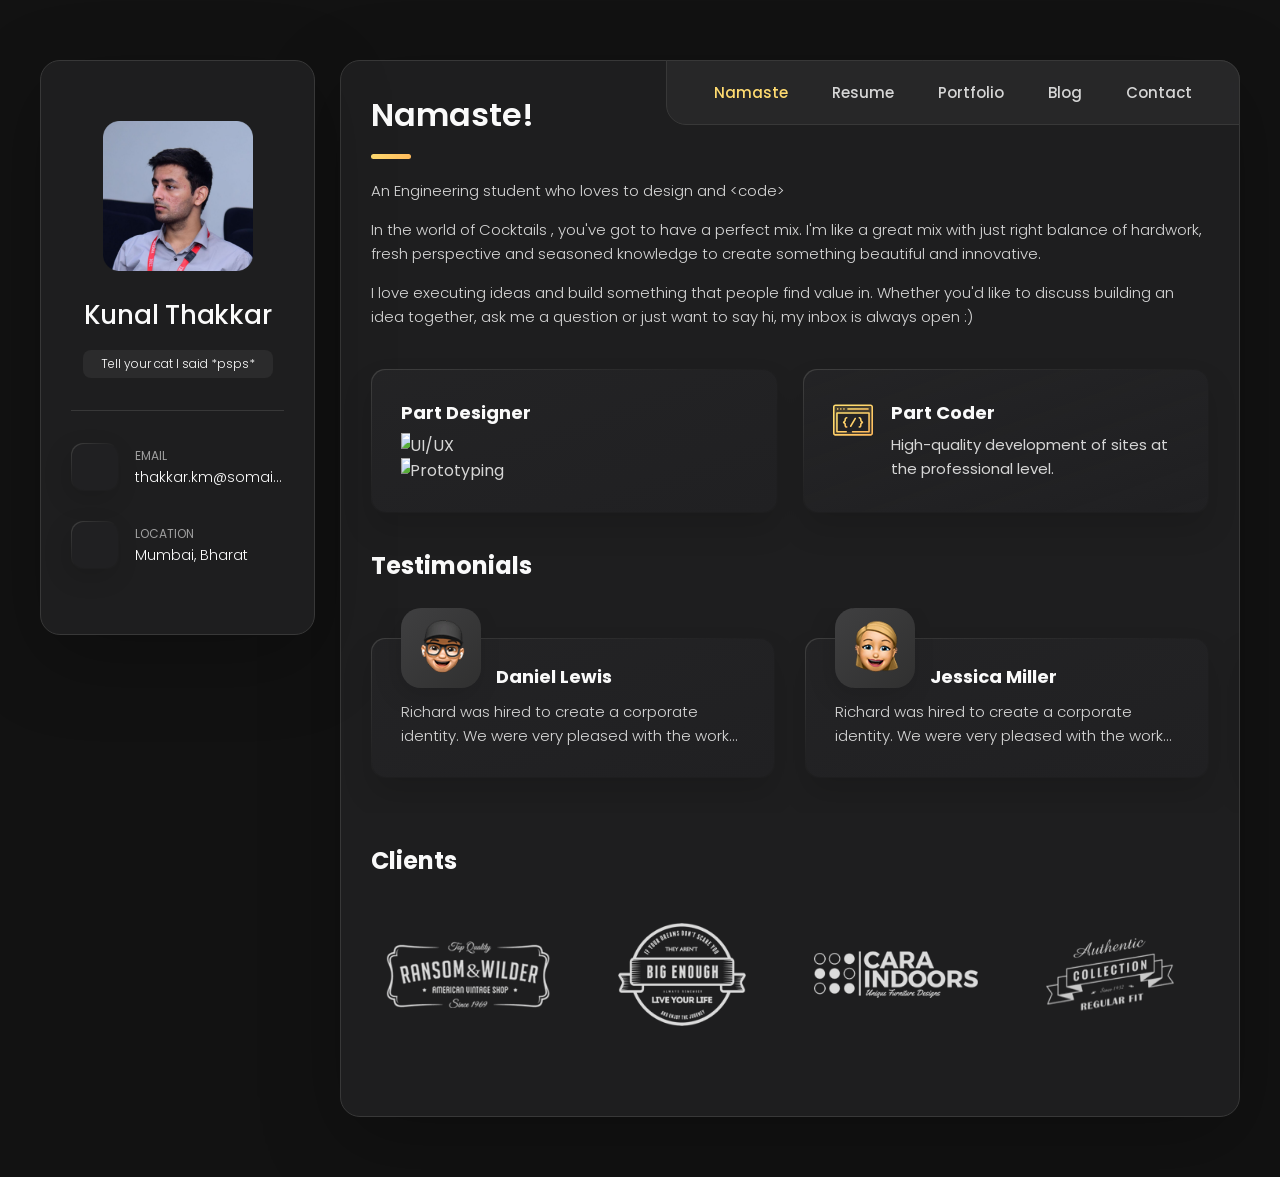
==== pfolio/index.html @ 5c1d50aa "Add files via upload" ====
<!DOCTYPE html>
<html lang="en">

<head>
  <meta charset="UTF-8">
  <meta http-equiv="X-UA-Compatible" content="IE=edge">
  <meta name="viewport" content="width=device-width, initial-scale=1.0">
  <title>kuchbhikunal | Kunal Thakkar</title>

  
  <link rel="icon" type="image/x-icon" href="assets/images/favicon (2).png">


  <!--
    - custom css link
  -->
  <link rel="stylesheet" href="./assets/css/style.css">

  <!--
    - google font link
  -->
  <link rel="preconnect" href="https://fonts.googleapis.com">
  <link rel="preconnect" href="https://fonts.gstatic.com" crossorigin>
  <link href="https://fonts.googleapis.com/css2?family=Poppins:wght@300;400;500;600&display=swap" rel="stylesheet">
</head>

<body>

  <!--
    - #MAIN
  -->

  <main>

    <!--
      - #SIDEBAR
    -->

    <aside class="sidebar" data-sidebar>

      <div class="sidebar-info">

        <figure class="avatar-box">
          <img src="./assets/images/kunalthakkar.png" alt="Kunal Thakkar" width="80">
        </figure>

        <div class="info-content">
          <h1 class="name" title="Kunal Thakkar">Kunal Thakkar</h1>

          <p class="title">Tell your cat I said *psps*</p>
        </div>

        <button class="info_more-btn" data-sidebar-btn>
          <p>Reach Out</p>
        </button>

      </div>

      <div class="sidebar-info_more">

        <div class="separator"></div>

        <ul class="contacts-list">

          <li class="contact-item">

            <div class="icon-box">
              <ion-icon name="mail-outline"></ion-icon>
            </div>

            <div class="contact-info">
              <p class="contact-title">Email</p>

              <a href="mailto:thakkar.km@somaiya.edu" class="contact-link">thakkar.km@somaiya.edu</a>
            </div>

          </li>

          <!-- <li class="contact-item">

            <div class="icon-box">
              <ion-icon name="phone-portrait-outline"></ion-icon>
            </div>

            <div class="contact-info">
              <p class="contact-title">Phone</p>

              <a href="tel:+919326007088" class="contact-link">+91 9326007088</a>
            </div>

          </li> -->

          <!-- <li class="contact-item">

            <div class="icon-box">
              <ion-icon name="calendar-outline"></ion-icon>
            </div>

            <div class="contact-info">
              <p class="contact-title">Birthday</p>

              <time datetime="1982-06-23">June 23, 1982</time>
            </div>

          </li> -->

          <li class="contact-item">

            <div class="icon-box">
              <ion-icon name="location-outline"></ion-icon>
            </div>

            <div class="contact-info">
              <p class="contact-title">Location</p>

              <address>Mumbai, Bharat</address>
            </div>

          </li>

        </ul>

        <div class="separator"></div>

        <ul class="social-list">

          <li class="social-item">
            <a href="https://github.com/kuchbhi-kunal" class="social-link">
              <ion-icon name="logo-github"></ion-icon>
            </a>
          </li>

          <li class="social-item">
            <a href="https://www.linkedin.com/in/kuchbhikunal/" class="social-link">
              <ion-icon name="logo-linkedin"></ion-icon>
            </a>
          </li>

          <li class="social-item">
            <a href="https://instaggram.com/kuchbhikunal" class="social-link">
              <ion-icon name="logo-instagram"></ion-icon>
            </a>
          </li>

        </ul>

      </div>

    </aside>





    <!--
      - #main-content
    -->

    <div class="main-content">

      <!--
        - #NAVBAR
      -->

      <nav class="navbar">

        <ul class="navbar-list">

          <li class="navbar-item">
            <button class="navbar-link  active" data-nav-link>Namaste</button>
          </li>

          <li class="navbar-item">
            <button class="navbar-link" data-nav-link>Resume</button>
          </li>

          <li class="navbar-item">
            <button class="navbar-link" data-nav-link>Portfolio</button>
          </li>

          <li class="navbar-item">
            <button class="navbar-link" data-nav-link>Blog</button>
          </li>

          <li class="navbar-item">
            <button class="navbar-link" data-nav-link>Contact</button>
          </li>

        </ul>

      </nav>





      <!--
        - #NAMASTE
      -->

      <article class="about  active" data-page="namaste">

        <header>
          <h2 class="h2 article-title">Namaste!</h2>
        </header>

        <section class="about-text">
          <p>
           An Engineering student who loves to design and &ltcode&gt
          </p>

          <p>
            In the world of Cocktails , you've got to have a perfect mix. I'm like a great mix with just right balance of hardwork, fresh perspective and seasoned knowledge to create something beautiful and innovative.
          </p>
          <p>
            I love executing ideas and build something that people find value in. Whether you'd like to discuss building an idea together, ask me a question or just want to say hi, my inbox is always open :)
          </p>
        </section>


        <!--
          - service
        -->

        <section class="service">

          <!-- <h3 class="h3 service-title">What i'm doing</h3> -->

          <ul class="service-list">

            <li class="service-item">

              <!-- <div class="service-icon-box">
                <img src="https://raw.githubusercontent.com/Tarikul-Islam-Anik/Animated-Fluent-Emojis/master/Emojis/Smilies/Alien.png" alt="design icon" width="40">
              </div> -->

              <div class="service-content-box">
                <h4 class="h4 service-item-title">Part Designer</h4>

                <ul style="color: #d6d6d6; text-align: left;">
                  <li style="display: flex;"><img src="https://raw.githubusercontent.com/Tarikul-Islam-Anik/Animated-Fluent-Emojis/master/Emojis/Objects/Mobile%20Phone.png" style="width: 7%;"/> UI/UX</li>
                  <li style="display: flex;"><img src="https://raw.githubusercontent.com/Tarikul-Islam-Anik/Animated-Fluent-Emojis/master/Emojis/Objects/Desktop%20Computer.png" style="width: 7%;"/>Prototyping</li>
                </ul>
              </div>

            </li>

            <li class="service-item">

              <div class="service-icon-box">
                <img src="./assets/images/icon-dev.svg" alt="Web development icon" width="40">
              </div>

              <div class="service-content-box">
                <h4 class="h4 service-item-title">Part Coder</h4>

                <p class="service-item-text">
                  High-quality development of sites at the professional level.
                </p>
              </div>

            </li>

            <!-- <li class="service-item">

              <div class="service-icon-box">
                <img src="./assets/images/icon-app.svg" alt="mobile app icon" width="40">
              </div>

              <div class="service-content-box">
                <h4 class="h4 service-item-title">Mobile apps</h4>

                <p class="service-item-text">
                  Professional development of applications for iOS and Android.
                </p>
              </div>

            </li>

            <li class="service-item">

              <div class="service-icon-box">
                <img src="./assets/images/icon-photo.svg" alt="camera icon" width="40">
              </div>

              <div class="service-content-box">
                <h4 class="h4 service-item-title">Photography</h4>

                <p class="service-item-text">
                  I make high-quality photos of any category at a professional level.
                </p>
              </div>

            </li> -->

          </ul>

        </section>


        <!--
          - testimonials
        -->

        <section class="testimonials">

          <h3 class="h3 testimonials-title">Testimonials</h3>

          <ul class="testimonials-list has-scrollbar">

            <li class="testimonials-item">
              <div class="content-card" data-testimonials-item>

                <figure class="testimonials-avatar-box">
                  <img src="./assets/images/avatar-1.png" alt="Daniel lewis" width="60" data-testimonials-avatar>
                </figure>

                <h4 class="h4 testimonials-item-title" data-testimonials-title>Daniel lewis</h4>

                <div class="testimonials-text" data-testimonials-text>
                  <p>
                    Richard was hired to create a corporate identity. We were very pleased with the work done. She has a
                    lot of experience
                    and is very concerned about the needs of client. Lorem ipsum dolor sit amet, ullamcous cididt
                    consectetur adipiscing
                    elit, seds do et eiusmod tempor incididunt ut laborels dolore magnarels alia.
                  </p>
                </div>

              </div>
            </li>

            <li class="testimonials-item">
              <div class="content-card" data-testimonials-item>

                <figure class="testimonials-avatar-box">
                  <img src="./assets/images/avatar-2.png" alt="Jessica miller" width="60" data-testimonials-avatar>
                </figure>

                <h4 class="h4 testimonials-item-title" data-testimonials-title>Jessica miller</h4>

                <div class="testimonials-text" data-testimonials-text>
                  <p>
                    Richard was hired to create a corporate identity. We were very pleased with the work done. She has a
                    lot of experience
                    and is very concerned about the needs of client. Lorem ipsum dolor sit amet, ullamcous cididt
                    consectetur adipiscing
                    elit, seds do et eiusmod tempor incididunt ut laborels dolore magnarels alia.
                  </p>
                </div>

              </div>
            </li>

            <li class="testimonials-item">
              <div class="content-card" data-testimonials-item>

                <figure class="testimonials-avatar-box">
                  <img src="./assets/images/avatar-3.png" alt="Emily evans" width="60" data-testimonials-avatar>
                </figure>

                <h4 class="h4 testimonials-item-title" data-testimonials-title>Emily evans</h4>

                <div class="testimonials-text" data-testimonials-text>
                  <p>
                    Richard was hired to create a corporate identity. We were very pleased with the work done. She has a
                    lot of experience
                    and is very concerned about the needs of client. Lorem ipsum dolor sit amet, ullamcous cididt
                    consectetur adipiscing
                    elit, seds do et eiusmod tempor incididunt ut laborels dolore magnarels alia.
                  </p>
                </div>

              </div>
            </li>

            <li class="testimonials-item">
              <div class="content-card" data-testimonials-item>

                <figure class="testimonials-avatar-box">
                  <img src="./assets/images/avatar-4.png" alt="Henry william" width="60" data-testimonials-avatar>
                </figure>

                <h4 class="h4 testimonials-item-title" data-testimonials-title>Henry william</h4>

                <div class="testimonials-text" data-testimonials-text>
                  <p>
                    Richard was hired to create a corporate identity. We were very pleased with the work done. She has a
                    lot of experience
                    and is very concerned about the needs of client. Lorem ipsum dolor sit amet, ullamcous cididt
                    consectetur adipiscing
                    elit, seds do et eiusmod tempor incididunt ut laborels dolore magnarels alia.
                  </p>
                </div>

              </div>
            </li>

          </ul>

        </section>


        <!--
          - testimonials modal
        -->

        <div class="modal-container" data-modal-container>

          <div class="overlay" data-overlay></div>

          <section class="testimonials-modal">

            <button class="modal-close-btn" data-modal-close-btn>
              <ion-icon name="close-outline"></ion-icon>
            </button>

            <div class="modal-img-wrapper">
              <figure class="modal-avatar-box">
                <img src="./assets/images/avatar-1.png" alt="Daniel lewis" width="80" data-modal-img>
              </figure>

              <img src="./assets/images/icon-quote.svg" alt="quote icon">
            </div>

            <div class="modal-content">

              <h4 class="h3 modal-title" data-modal-title>Daniel lewis</h4>

              <time datetime="2021-06-14">14 June, 2021</time>

              <div data-modal-text>
                <p>
                  Richard was hired to create a corporate identity. We were very pleased with the work done. She has a
                  lot of experience
                  and is very concerned about the needs of client. Lorem ipsum dolor sit amet, ullamcous cididt
                  consectetur adipiscing
                  elit, seds do et eiusmod tempor incididunt ut laborels dolore magnarels alia.
                </p>
              </div>

            </div>

          </section>

        </div>


        <!--
          - clients
        -->

        <section class="clients">

          <h3 class="h3 clients-title">Clients</h3>

          <ul class="clients-list has-scrollbar">

            <li class="clients-item">
              <a href="#">
                <img src="./assets/images/logo-1-color.png" alt="client logo">
              </a>
            </li>

            <li class="clients-item">
              <a href="#">
                <img src="./assets/images/logo-2-color.png" alt="client logo">
              </a>
            </li>

            <li class="clients-item">
              <a href="#">
                <img src="./assets/images/logo-3-color.png" alt="client logo">
              </a>
            </li>

            <li class="clients-item">
              <a href="#">
                <img src="./assets/images/logo-4-color.png" alt="client logo">
              </a>
            </li>

            <li class="clients-item">
              <a href="#">
                <img src="./assets/images/logo-5-color.png" alt="client logo">
              </a>
            </li>

            <li class="clients-item">
              <a href="#">
                <img src="./assets/images/logo-6-color.png" alt="client logo">
              </a>
            </li>

          </ul>

        </section>

      </article>





      <!--
        - #RESUME
      -->

      <article class="resume" data-page="resume">

        <header>
          <h2 class="h2 article-title">Resume</h2>
        </header>

        <section class="timeline">

          <div class="title-wrapper">
            <div class="icon-box">
              <ion-icon name="book-outline"></ion-icon>
            </div>

            <h3 class="h3">Education</h3>
          </div>

          <ol class="timeline-list">

            <li class="timeline-item">

              <h4 class="h4 timeline-item-title">University school of the arts</h4>

              <span>2007 — 2008</span>

              <p class="timeline-text">
                Nemo enims ipsam voluptatem, blanditiis praesentium voluptum delenit atque corrupti, quos dolores et
                quas molestias
                exceptur.
              </p>

            </li>

            <li class="timeline-item">

              <h4 class="h4 timeline-item-title">New york academy of art</h4>

              <span>2006 — 2007</span>

              <p class="timeline-text">
                Ratione voluptatem sequi nesciunt, facere quisquams facere menda ossimus, omnis voluptas assumenda est
                omnis..
              </p>

            </li>

            <li class="timeline-item">

              <h4 class="h4 timeline-item-title">High school of art and design</h4>

              <span>2002 — 2004</span>

              <p class="timeline-text">
                Duis aute irure dolor in reprehenderit in voluptate, quila voluptas mag odit aut fugit, sed consequuntur
                magni dolores
                eos.
              </p>

            </li>

          </ol>

        </section>

        <section class="timeline">

          <div class="title-wrapper">
            <div class="icon-box">
              <ion-icon name="book-outline"></ion-icon>
            </div>

            <h3 class="h3">Experience</h3>
          </div>

          <ol class="timeline-list">

            <li class="timeline-item">

              <h4 class="h4 timeline-item-title">Creative director</h4>

              <span>2015 — Present</span>

              <p class="timeline-text">
                Nemo enim ipsam voluptatem blanditiis praesentium voluptum delenit atque corrupti, quos dolores et qvuas
                molestias
                exceptur.
              </p>

            </li>

            <li class="timeline-item">

              <h4 class="h4 timeline-item-title">Art director</h4>

              <span>2013 — 2015</span>

              <p class="timeline-text">
                Nemo enims ipsam voluptatem, blanditiis praesentium voluptum delenit atque corrupti, quos dolores et
                quas molestias
                exceptur.
              </p>

            </li>

            <li class="timeline-item">

              <h4 class="h4 timeline-item-title">Web designer</h4>

              <span>2010 — 2013</span>

              <p class="timeline-text">
                Nemo enims ipsam voluptatem, blanditiis praesentium voluptum delenit atque corrupti, quos dolores et
                quas molestias
                exceptur.
              </p>

            </li>

          </ol>

        </section>

        <section class="skill">

          <h3 class="h3 skills-title">My skills</h3>

          <ul class="skills-list content-card">

            <li class="skills-item">

              <div class="title-wrapper">
                <h5 class="h5">Web design</h5>
                <data value="80">80%</data>
              </div>

              <div class="skill-progress-bg">
                <div class="skill-progress-fill" style="width: 80%;"></div>
              </div>

            </li>

            <li class="skills-item">

              <div class="title-wrapper">
                <h5 class="h5">Graphic design</h5>
                <data value="70">70%</data>
              </div>

              <div class="skill-progress-bg">
                <div class="skill-progress-fill" style="width: 70%;"></div>
              </div>

            </li>

            <li class="skills-item">

              <div class="title-wrapper">
                <h5 class="h5">Branding</h5>
                <data value="90">90%</data>
              </div>

              <div class="skill-progress-bg">
                <div class="skill-progress-fill" style="width: 90%;"></div>
              </div>

            </li>

            <li class="skills-item">

              <div class="title-wrapper">
                <h5 class="h5">WordPress</h5>
                <data value="50">50%</data>
              </div>

              <div class="skill-progress-bg">
                <div class="skill-progress-fill" style="width: 50%;"></div>
              </div>

            </li>

          </ul>

        </section>

      </article>





      <!--
        - #PORTFOLIO
      -->

      <article class="portfolio" data-page="portfolio">

        <header>
          <h2 class="h2 article-title">Portfolio</h2>
        </header>

        <section class="projects">

          <ul class="filter-list">

            <li class="filter-item">
              <button class="active" data-filter-btn>All</button>
            </li>

            <li class="filter-item">
              <button data-filter-btn>Web design</button>
            </li>

            <li class="filter-item">
              <button data-filter-btn>Applications</button>
            </li>

            <li class="filter-item">
              <button data-filter-btn>Web development</button>
            </li>

          </ul>

          <div class="filter-select-box">

            <button class="filter-select" data-select>

              <div class="select-value" data-selecct-value>Select category</div>

              <div class="select-icon">
                <ion-icon name="chevron-down"></ion-icon>
              </div>

            </button>

            <ul class="select-list">

              <li class="select-item">
                <button data-select-item>All</button>
              </li>

              <li class="select-item">
                <button data-select-item>Web design</button>
              </li>

              <li class="select-item">
                <button data-select-item>Applications</button>
              </li>

              <li class="select-item">
                <button data-select-item>Web development</button>
              </li>

            </ul>

          </div>

          <ul class="project-list">

            <li class="project-item  active" data-filter-item data-category="web development">
              <a href="#">

                <figure class="project-img">
                  <div class="project-item-icon-box">
                    <ion-icon name="eye-outline"></ion-icon>
                  </div>

                  <img src="./assets/images/project-1.jpg" alt="finance" loading="lazy">
                </figure>

                <h3 class="project-title">Finance</h3>

                <p class="project-category">Web development</p>

              </a>
            </li>

            <li class="project-item  active" data-filter-item data-category="web development">
              <a href="#">

                <figure class="project-img">
                  <div class="project-item-icon-box">
                    <ion-icon name="eye-outline"></ion-icon>
                  </div>

                  <img src="./assets/images/project-2.png" alt="orizon" loading="lazy">
                </figure>

                <h3 class="project-title">Orizon</h3>

                <p class="project-category">Web development</p>

              </a>
            </li>

            <li class="project-item  active" data-filter-item data-category="web design">
              <a href="#">

                <figure class="project-img">
                  <div class="project-item-icon-box">
                    <ion-icon name="eye-outline"></ion-icon>
                  </div>

                  <img src="./assets/images/project-3.jpg" alt="fundo" loading="lazy">
                </figure>

                <h3 class="project-title">Fundo</h3>

                <p class="project-category">Web design</p>

              </a>
            </li>

            <li class="project-item  active" data-filter-item data-category="applications">
              <a href="#">

                <figure class="project-img">
                  <div class="project-item-icon-box">
                    <ion-icon name="eye-outline"></ion-icon>
                  </div>

                  <img src="./assets/images/project-4.png" alt="brawlhalla" loading="lazy">
                </figure>

                <h3 class="project-title">Brawlhalla</h3>

                <p class="project-category">Applications</p>

              </a>
            </li>

            <li class="project-item  active" data-filter-item data-category="web design">
              <a href="#">

                <figure class="project-img">
                  <div class="project-item-icon-box">
                    <ion-icon name="eye-outline"></ion-icon>
                  </div>

                  <img src="./assets/images/project-5.png" alt="dsm." loading="lazy">
                </figure>

                <h3 class="project-title">DSM.</h3>

                <p class="project-category">Web design</p>

              </a>
            </li>

            <li class="project-item  active" data-filter-item data-category="web design">
              <a href="#">

                <figure class="project-img">
                  <div class="project-item-icon-box">
                    <ion-icon name="eye-outline"></ion-icon>
                  </div>

                  <img src="./assets/images/project-6.png" alt="metaspark" loading="lazy">
                </figure>

                <h3 class="project-title">MetaSpark</h3>

                <p class="project-category">Web design</p>

              </a>
            </li>

            <li class="project-item  active" data-filter-item data-category="web development">
              <a href="#">

                <figure class="project-img">
                  <div class="project-item-icon-box">
                    <ion-icon name="eye-outline"></ion-icon>
                  </div>

                  <img src="./assets/images/project-7.png" alt="summary" loading="lazy">
                </figure>

                <h3 class="project-title">Summary</h3>

                <p class="project-category">Web development</p>

              </a>
            </li>

            <li class="project-item  active" data-filter-item data-category="applications">
              <a href="#">

                <figure class="project-img">
                  <div class="project-item-icon-box">
                    <ion-icon name="eye-outline"></ion-icon>
                  </div>

                  <img src="./assets/images/project-8.jpg" alt="task manager" loading="lazy">
                </figure>

                <h3 class="project-title">Task Manager</h3>

                <p class="project-category">Applications</p>

              </a>
            </li>

            <li class="project-item  active" data-filter-item data-category="web development">
              <a href="#">

                <figure class="project-img">
                  <div class="project-item-icon-box">
                    <ion-icon name="eye-outline"></ion-icon>
                  </div>

                  <img src="./assets/images/project-9.png" alt="arrival" loading="lazy">
                </figure>

                <h3 class="project-title">Arrival</h3>

                <p class="project-category">Web development</p>

              </a>
            </li>

          </ul>

        </section>

      </article>





      <!--
        - #BLOG
      -->

      <article class="blog" data-page="blog">

        <header>
          <h2 class="h2 article-title">Blog</h2>
        </header>

        <section class="blog-posts">

          <ul class="blog-posts-list">

            <li class="blog-post-item">
              <a href="#">

                <figure class="blog-banner-box">
                  <img src="./assets/images/blog-1.jpg" alt="Design conferences in 2022" loading="lazy">
                </figure>

                <div class="blog-content">

                  <div class="blog-meta">
                    <p class="blog-category">Design</p>

                    <span class="dot"></span>

                    <time datetime="2022-02-23">Fab 23, 2022</time>
                  </div>

                  <h3 class="h3 blog-item-title">Design conferences in 2022</h3>

                  <p class="blog-text">
                    Veritatis et quasi architecto beatae vitae dicta sunt, explicabo.
                  </p>

                </div>

              </a>
            </li>

            <li class="blog-post-item">
              <a href="#">

                <figure class="blog-banner-box">
                  <img src="./assets/images/blog-2.jpg" alt="Best fonts every designer" loading="lazy">
                </figure>

                <div class="blog-content">

                  <div class="blog-meta">
                    <p class="blog-category">Design</p>

                    <span class="dot"></span>

                    <time datetime="2022-02-23">Fab 23, 2022</time>
                  </div>

                  <h3 class="h3 blog-item-title">Best fonts every designer</h3>

                  <p class="blog-text">
                    Sed ut perspiciatis, nam libero tempore, cum soluta nobis est eligendi.
                  </p>

                </div>

              </a>
            </li>

            <li class="blog-post-item">
              <a href="#">

                <figure class="blog-banner-box">
                  <img src="./assets/images/blog-3.jpg" alt="Design digest #80" loading="lazy">
                </figure>

                <div class="blog-content">

                  <div class="blog-meta">
                    <p class="blog-category">Design</p>

                    <span class="dot"></span>

                    <time datetime="2022-02-23">Fab 23, 2022</time>
                  </div>

                  <h3 class="h3 blog-item-title">Design digest #80</h3>

                  <p class="blog-text">
                    Excepteur sint occaecat cupidatat no proident, quis nostrum exercitationem ullam corporis suscipit.
                  </p>

                </div>

              </a>
            </li>

            <li class="blog-post-item">
              <a href="#">

                <figure class="blog-banner-box">
                  <img src="./assets/images/blog-4.jpg" alt="UI interactions of the week" loading="lazy">
                </figure>

                <div class="blog-content">

                  <div class="blog-meta">
                    <p class="blog-category">Design</p>

                    <span class="dot"></span>

                    <time datetime="2022-02-23">Fab 23, 2022</time>
                  </div>

                  <h3 class="h3 blog-item-title">UI interactions of the week</h3>

                  <p class="blog-text">
                    Enim ad minim veniam, consectetur adipiscing elit, quis nostrud exercitation ullamco laboris nisi.
                  </p>

                </div>

              </a>
            </li>

            <li class="blog-post-item">
              <a href="#">

                <figure class="blog-banner-box">
                  <img src="./assets/images/blog-5.jpg" alt="The forgotten art of spacing" loading="lazy">
                </figure>

                <div class="blog-content">

                  <div class="blog-meta">
                    <p class="blog-category">Design</p>

                    <span class="dot"></span>

                    <time datetime="2022-02-23">Fab 23, 2022</time>
                  </div>

                  <h3 class="h3 blog-item-title">The forgotten art of spacing</h3>

                  <p class="blog-text">
                    Maxime placeat, sed do eiusmod tempor incididunt ut labore et dolore magna aliqua.
                  </p>

                </div>

              </a>
            </li>

            <li class="blog-post-item">
              <a href="#">

                <figure class="blog-banner-box">
                  <img src="./assets/images/blog-6.jpg" alt="Design digest #79" loading="lazy">
                </figure>

                <div class="blog-content">

                  <div class="blog-meta">
                    <p class="blog-category">Design</p>

                    <span class="dot"></span>

                    <time datetime="2022-02-23">Fab 23, 2022</time>
                  </div>

                  <h3 class="h3 blog-item-title">Design digest #79</h3>

                  <p class="blog-text">
                    Optio cumque nihil impedit uo minus quod maxime placeat, velit esse cillum.
                  </p>

                </div>

              </a>
            </li>

          </ul>

        </section>

      </article>





      <!--
        - #CONTACT
      -->

      <article class="contact" data-page="contact">

        <header>
          <h2 class="h2 article-title">Contact</h2>
        </header>

        <section class="mapbox" data-mapbox>
          <figure>
            <iframe
              src="https://www.google.com/maps/embed?pb=!1m18!1m12!1m3!1d199666.5651251294!2d-121.58334177520186!3d38.56165006739519!2m3!1f0!2f0!3f0!3m2!1i1024!2i768!4f13.1!3m3!1m2!1s0x809ac672b28397f9%3A0x921f6aaa74197fdb!2sSacramento%2C%20CA%2C%20USA!5e0!3m2!1sen!2sbd!4v1647608789441!5m2!1sen!2sbd"
              width="400" height="300" loading="lazy"></iframe>
          </figure>
        </section>

        <section class="contact-form">

          <h3 class="h3 form-title">Contact Form</h3>

          <form action="#" class="form" data-form>

            <div class="input-wrapper">
              <input type="text" name="fullname" class="form-input" placeholder="Full name" required data-form-input>

              <input type="email" name="email" class="form-input" placeholder="Email address" required data-form-input>
            </div>

            <textarea name="message" class="form-input" placeholder="Your Message" required data-form-input></textarea>

            <button class="form-btn" type="submit" disabled data-form-btn>
              <ion-icon name="paper-plane"></ion-icon>
              <span>Send Message</span>
            </button>

          </form>

        </section>

      </article>

    </div>

  </main>






  <!--
    - custom js link
  -->
  <script src="./assets/js/script.js"></script>

  <!--
    - ionicon link
  -->
  <script type="module" src="https://unpkg.com/ionicons@5.5.2/dist/ionicons/ionicons.esm.js"></script>
  <script nomodule src="https://unpkg.com/ionicons@5.5.2/dist/ionicons/ionicons.js"></script>

</body>

</html>
---- pfolio/assets/css/style.css ----
/*-----------------------------------*\
  #style.css
\*-----------------------------------*/


/**
 * copyright 2022 @codewithsadee
 */





/*-----------------------------------*\
  #CUSTOM PROPERTY
\*-----------------------------------*/

:root {

  /**
   * colors
   */

  /* gradient */

  --bg-gradient-onyx: linear-gradient(
    to bottom right, 
    hsl(240, 1%, 25%) 3%, 
    hsl(0, 0%, 19%) 97%
  );
  --bg-gradient-jet: linear-gradient(
    to bottom right, 
    hsla(240, 1%, 18%, 0.251) 0%, 
    hsla(240, 2%, 11%, 0) 100%
  ), hsl(240, 2%, 13%);
  --bg-gradient-yellow-1: linear-gradient(
    to bottom right, 
    hsl(45, 100%, 71%) 0%, 
    hsla(36, 100%, 69%, 0) 50%
  );
  --bg-gradient-yellow-2: linear-gradient(
    135deg, 
    hsla(45, 100%, 71%, 0.251) 0%, 
    hsla(35, 100%, 68%, 0) 59.86%
  ), hsl(240, 2%, 13%);
  --border-gradient-onyx: linear-gradient(
    to bottom right, 
    hsl(0, 0%, 25%) 0%, 
    hsla(0, 0%, 25%, 0) 50%
  );
  --text-gradient-yellow: linear-gradient(
    to right, 
    hsl(45, 100%, 72%), 
    hsl(35, 100%, 68%)
  );

  /* solid */

  --jet: hsl(0, 0%, 22%);
  --onyx: hsl(240, 1%, 17%);
  --eerie-black-1: hsl(240, 2%, 13%);
  --eerie-black-2: hsl(240, 2%, 12%);
  --smoky-black: hsl(0, 0%, 7%);
  --white-1: hsl(0, 0%, 100%);
  --white-2: hsl(0, 0%, 98%);
  --orange-yellow-crayola: hsl(45, 100%, 72%);
  --vegas-gold: hsl(45, 54%, 58%);
  --light-gray: hsl(0, 0%, 84%);
  --light-gray-70: hsla(0, 0%, 84%, 0.7);
  --bittersweet-shimmer: hsl(0, 43%, 51%);

  /**
   * typography
   */

  /* font-family */
  --ff-poppins: 'Poppins', sans-serif;

  /* font-size */
  --fs-1: 24px;
  --fs-2: 18px;
  --fs-3: 17px;
  --fs-4: 16px;
  --fs-5: 15px;
  --fs-6: 14px;
  --fs-7: 13px;
  --fs-8: 11px;

  /* font-weight */
  --fw-300: 300;
  --fw-400: 400;
  --fw-500: 500;
  --fw-600: 600;

  /**
   * shadow
   */
  
  --shadow-1: -4px 8px 24px hsla(0, 0%, 0%, 0.25);
  --shadow-2: 0 16px 30px hsla(0, 0%, 0%, 0.25);
  --shadow-3: 0 16px 40px hsla(0, 0%, 0%, 0.25);
  --shadow-4: 0 25px 50px hsla(0, 0%, 0%, 0.15);
  --shadow-5: 0 24px 80px hsla(0, 0%, 0%, 0.25);

  /**
   * transition
   */

  --transition-1: 0.25s ease;
  --transition-2: 0.5s ease-in-out;

}





/*-----------------------------------*\
  #RESET
\*-----------------------------------*/

*, *::before, *::after {
  margin: 0;
  padding: 0;
  box-sizing: border-box;
}

a { text-decoration: none; }

li { list-style: none; }

img, ion-icon, a, button, time, span { display: block; }

button {
  font: inherit;
  background: none;
  border: none;
  text-align: left;
  cursor: pointer;
}

input, textarea {
  display: block;
  width: 100%;
  background: none;
  font: inherit;
}

::selection {
  background: var(--orange-yellow-crayola);
  color: var(--smoky-black);
}

:focus { outline-color: var(--orange-yellow-crayola); }

html { font-family: var(--ff-poppins); }

body { background: var(--smoky-black); }





/*-----------------------------------*\
  #REUSED STYLE
\*-----------------------------------*/

.sidebar,
article {
  background: var(--eerie-black-2);
  border: 1px solid var(--jet);
  border-radius: 20px;
  padding: 15px;
  box-shadow: var(--shadow-1);
  z-index: 1;
}

.separator {
  width: 100%;
  height: 1px;
  background: var(--jet);
  margin: 16px 0;
}

.icon-box {
  position: relative;
  background: var(--border-gradient-onyx);
  width: 30px;
  height: 30px;
  border-radius: 8px;
  display: flex;
  justify-content: center;
  align-items: center;
  font-size: 16px;
  color: var(--orange-yellow-crayola);
  box-shadow: var(--shadow-1);
  z-index: 1;
}

.icon-box::before {
  content: "";
  position: absolute;
  inset: 1px;
  background: var(--eerie-black-1);
  border-radius: inherit;
  z-index: -1;
}

.icon-box ion-icon { --ionicon-stroke-width: 35px; }

article { display: none; }

article.active {
  display: block;
  animation: fade 0.5s ease backwards;
}

@keyframes fade {
  0% { opacity: 0; }
  100% { opacity: 1; }
}

.h2,
.h3,
.h4,
.h5 {
  color: var(--white-2);
  text-transform: capitalize;
}

.h2 { font-size: var(--fs-1); }

.h3 { font-size: var(--fs-2); }

.h4 { font-size: var(--fs-4); }

.h5 {
  font-size: var(--fs-7);
  font-weight: var(--fw-500);
}

.article-title {
  position: relative;
  padding-bottom: 7px;
}

.article-title::after {
  content: "";
  position: absolute;
  bottom: 0;
  left: 0;
  width: 30px;
  height: 3px;
  background: var(--text-gradient-yellow);
  border-radius: 3px;
}

.has-scrollbar::-webkit-scrollbar {
  width: 5px; /* for vertical scrollbar */
  height: 5px; /* for horizontal scrollbar */
}

.has-scrollbar::-webkit-scrollbar-track {
  background: var(--onyx);
  border-radius: 5px;
}

.has-scrollbar::-webkit-scrollbar-thumb {
  background: var(--orange-yellow-crayola);
  border-radius: 5px;
}

.has-scrollbar::-webkit-scrollbar-button { width: 20px; }

.content-card {
  position: relative;
  background: var(--border-gradient-onyx);
  padding: 15px;
  padding-top: 45px;
  border-radius: 14px;
  box-shadow: var(--shadow-2);
  cursor: pointer;
  z-index: 1;
}

.content-card::before {
  content: "";
  position: absolute;
  inset: 1px;
  background: var(--bg-gradient-jet);
  border-radius: inherit;
  z-index: -1;
}





/*-----------------------------------*\
  #MAIN
\*-----------------------------------*/

main {
  margin: 15px 12px;
  margin-bottom: 75px;
  min-width: 259px;
}





/*-----------------------------------*\
  #SIDEBAR
\*-----------------------------------*/

.sidebar {
  margin-bottom: 15px;
  max-height: 112px;
  overflow: hidden;
  transition: var(--transition-2);
}

.sidebar.active { max-height: 405px; }

.sidebar-info {
  position: relative;
  display: flex;
  justify-content: flex-start;
  align-items: center;
  gap: 15px;
}

.avatar-box {
  background: var(--bg-gradient-onyx);
  border-radius: 20px;
}

.info-content .name {
  color: var(--white-2);
  font-size: var(--fs-3);
  font-weight: var(--fw-500);
  letter-spacing: -0.25px;
  margin-bottom: 10px;
}

.info-content .title {
  color: var(--white-1);
  background: var(--onyx);
  font-size: var(--fs-8);
  font-weight: var(--fw-300);
  width: max-content;
  padding: 3px 12px;
  border-radius: 8px;
}

.info_more-btn {
  position: absolute;
  top: -15px;
  right: -15px;
  border-radius: 0 15px;
  font-size: 13px;
  color: var(--orange-yellow-crayola);
  background: var(--border-gradient-onyx);
  padding: 10px;
  box-shadow: var(--shadow-2);
  transition: var(--transition-1);
  z-index: 1;
}

.info_more-btn::before {
  content: "";
  position: absolute;
  inset: 1px;
  border-radius: inherit;
  background: var(--bg-gradient-jet);
  transition: var(--transition-1);
  z-index: -1;
}

.info_more-btn:hover,
.info_more-btn:focus { background: var(--bg-gradient-yellow-1); }

.info_more-btn:hover::before,
.info_more-btn:focus::before { background: var(--bg-gradient-yellow-2); }

.info_more-btn span { display: none; }

.sidebar-info_more {
  opacity: 0;
  visibility: hidden;
  transition: var(--transition-2);
}

.sidebar.active .sidebar-info_more {
  opacity: 1;
  visibility: visible;
}

.contacts-list {
  display: grid;
  grid-template-columns: 1fr;
  gap: 16px;
}

.contact-item {
  min-width: 100%;
  display: flex;
  align-items: center;
  gap: 16px;
}

.contact-info {
  max-width: calc(100% - 46px);
  width: calc(100% - 46px);
}

.contact-title {
  color: var(--light-gray-70);
  font-size: var(--fs-8);
  text-transform: uppercase;
  margin-bottom: 2px;
}

.contact-info :is(.contact-link, time, address) {
  color: var(--white-2);
  font-size: var(--fs-7);
}

.contact-info address { font-style: normal; }

.social-list {
  display: flex;
  justify-content: flex-start;
  align-items: center;
  gap: 15px;
  padding-bottom: 4px;
  padding-left: 7px;
}

.social-item .social-link {
  color: var(--light-gray-70);
  font-size: 18px;
}


.social-item .social-link:hover { color: var(--light-gray); }





/*-----------------------------------*\
  #NAVBAR
\*-----------------------------------*/

.navbar {
  position: fixed;
  bottom: 0;
  left: 0;
  width: 100%;
  background: hsla(240, 1%, 17%, 0.75);
  backdrop-filter: blur(10px);
  border: 1px solid var(--jet);
  border-radius: 12px 12px 0 0;
  box-shadow: var(--shadow-2);
  z-index: 5;
}

.navbar-list {
  display: flex;
  flex-wrap: wrap;
  justify-content: center;
  align-items: center;
  padding: 0 10px;
}

.navbar-link {
  color: var(--light-gray);
  font-size: var(--fs-8);
  padding: 20px 7px;
  transition: color var(--transition-1);
}

.navbar-link:hover,
.navbar-link:focus { color: var(--light-gray-70); }

.navbar-link.active { color: var(--orange-yellow-crayola); }





/*-----------------------------------*\
  #ABOUT
\*-----------------------------------*/

.about .article-title { margin-bottom: 15px; }

.about-text {
  color: var(--light-gray);
  font-size: var(--fs-6);
  font-weight: var(--fw-300);
  line-height: 1.6;
}

.about-text p { margin-bottom: 15px; }



/**
 * #service 
 */

.service { margin-bottom: 35px; }

.service-title { margin-bottom: 20px; }

.service-list {
  display: grid;
  grid-template-columns: 1fr;
  gap: 20px;
}

.service-item {
  position: relative;
  background: var(--border-gradient-onyx);
  padding: 20px;
  border-radius: 14px;
  box-shadow: var(--shadow-2);
  z-index: 1;
}

.service-item::before {
  content: "";
  position: absolute;
  inset: 1px;
  background: var(--bg-gradient-jet);
  border-radius: inherit;
  z-index: -1;
}

.service-icon-box { margin-bottom: 10px; }

.service-icon-box img { margin: auto; }

.service-content-box { text-align: center; }

.service-item-title { margin-bottom: 7px; }

.service-item-text {
  color: var(--light-gray);
  font-size: var(--fs-6);
  font-weight: var(--fw-3);
  line-height: 1.6;
}


/**
 * #testimonials 
 */

.testimonials { margin-bottom: 30px; }

.testimonials-title { margin-bottom: 20px; }

.testimonials-list {
  display: flex;
  justify-content: flex-start;
  align-items: flex-start;
  gap: 15px;
  margin: 0 -15px;
  padding: 25px 15px;
  padding-bottom: 35px;
  overflow-x: auto;
  scroll-behavior: smooth;
  overscroll-behavior-inline: contain;
  scroll-snap-type: inline mandatory;
}

.testimonials-item {
  min-width: 100%;
  scroll-snap-align: center;
}

.testimonials-avatar-box {
  position: absolute;
  top: 0;
  left: 0;
  transform: translate(15px, -25px);
  background: var(--bg-gradient-onyx);
  border-radius: 14px;
  box-shadow: var(--shadow-1);
}

.testimonials-item-title { margin-bottom: 7px; }

.testimonials-text {
  color: var(--light-gray);
  font-size: var(--fs-6);
  font-weight: var(--fw-300);
  line-height: 1.6;
  display: -webkit-box;
  line-clamp: 4;
  -webkit-line-clamp: 4;
  -webkit-box-orient: vertical;
  overflow: hidden;
}


/**
 * #testimonials-modal
 */

.modal-container {
  position: fixed;
  top: 0;
  left: 0;
  width: 100%;
  height: 100%;
  display: flex;
  justify-content: center;
  align-items: center;
  overflow-y: auto;
  overscroll-behavior: contain;
  z-index: 20;
  pointer-events: none;
  visibility: hidden;
}

.modal-container::-webkit-scrollbar { display: none; }

.modal-container.active {
  pointer-events: all;
  visibility: visible;
}

.overlay {
  position: fixed;
  top: 0;
  left: 0;
  width: 100%;
  height: 100vh;
  background: hsl(0, 0%, 5%);
  opacity: 0;
  visibility: hidden;
  pointer-events: none;
  z-index: 1;
  transition: var(--transition-1);
}

.overlay.active {
  opacity: 0.8;
  visibility: visible;
  pointer-events: all;
}

.testimonials-modal {
  background: var(--eerie-black-2);
  position: relative;
  padding: 15px;
  margin: 15px 12px;
  border: 1px solid var(--jet);
  border-radius: 14px;
  box-shadow: var(--shadow-5);
  transform: scale(1.2);
  opacity: 0;
  transition: var(--transition-1);
  z-index: 2;
}

.modal-container.active .testimonials-modal {
  transform: scale(1);
  opacity: 1;
}

.modal-close-btn {
  position: absolute;
  top: 15px;
  right: 15px;
  background: var(--onyx);
  border-radius: 8px;
  width: 32px;
  height: 32px;
  display: flex;
  justify-content: center;
  align-items: center;
  color: var(--white-2);
  font-size: 18px;
  opacity: 0.7;
}

.modal-close-btn:hover,
.modal-close-btn:focus { opacity: 1; }

.modal-close-btn ion-icon { --ionicon-stroke-width: 50px; }

.modal-avatar-box {
  background: var(--bg-gradient-onyx);
  width: max-content;
  border-radius: 14px;
  margin-bottom: 15px;
  box-shadow: var(--shadow-2);
}

.modal-img-wrapper > img { display: none; }

.modal-title { margin-bottom: 4px; }

.modal-content time {
  font-size: var(--fs-6);
  color: var(--light-gray-70);
  font-weight: var(--fw-300);
  margin-bottom: 10px;
}

.modal-content p {
  color: var(--light-gray);
  font-size: var(--fs-6);
  font-weight: var(--fw-300);
  line-height: 1.6;
}


/**
 * #clients 
 */

.clients { margin-bottom: 15px; }

.clients-list {
  display: flex;
  justify-content: flex-start;
  align-items: flex-start;
  gap: 15px;
  margin: 0 -15px;
  padding: 25px;
  padding-bottom: 25px;
  overflow-x: auto;
  scroll-behavior: smooth;
  overscroll-behavior-inline: contain;
  scroll-snap-type: inline mandatory;
  scroll-padding-inline: 25px;
}

.clients-item {
  min-width: 50%;
  scroll-snap-align: start;
}

.clients-item img {
  width: 100%;
  filter: grayscale(1);
  transition: var(--transition-1);
}

.clients-item img:hover { filter: grayscale(0); }





/*-----------------------------------*\
  #RESUME
\*-----------------------------------*/

.article-title { margin-bottom: 30px; }


/**
 * education and experience 
 */

.timeline { margin-bottom: 30px; }

.timeline .title-wrapper {
  display: flex;
  align-items: center;
  gap: 15px;
  margin-bottom: 25px;
}

.timeline-list {
  font-size: var(--fs-6);
  margin-left: 45px;
}

.timeline-item { position: relative; }

.timeline-item:not(:last-child) { margin-bottom: 20px; }

.timeline-item-title {
  font-size: var(--fs-6);
  line-height: 1.3;
  margin-bottom: 7px;
}

.timeline-list span {
  color: var(--vegas-gold);
  font-weight: var(--fw-400);
  line-height: 1.6;
}

.timeline-item:not(:last-child)::before {
  content: "";
  position: absolute;
  top: -25px;
  left: -30px;
  width: 1px;
  height: calc(100% + 50px);
  background: var(--jet);
}

.timeline-item::after {
  content: "";
  position: absolute;
  top: 5px;
  left: -33px;
  height: 6px;
  width: 6px;
  background: var(--text-gradient-yellow);
  border-radius: 50%;
  box-shadow: 0 0 0 4px var(--jet);
}

.timeline-text {
  color: var(--light-gray);
  font-weight: var(--fw-300);
  line-height: 1.6;
}


/**
 * skills 
 */

.skills-title { margin-bottom: 20px; }

.skills-list { padding: 20px; }


.skills-item:not(:last-child) { margin-bottom: 15px; }

.skill .title-wrapper {
  display: flex;
  align-items: center;
  gap: 5px;
  margin-bottom: 8px;
}

.skill .title-wrapper data {
  color: var(--light-gray);
  font-size: var(--fs-7);
  font-weight: var(--fw-300);
}

.skill-progress-bg {
  background: var(--jet);
  width: 100%;
  height: 8px;
  border-radius: 10px;
}

.skill-progress-fill {
  background: var(--text-gradient-yellow);
  height: 100%;
  border-radius: inherit;
}





/*-----------------------------------*\
  #PORTFOLIO
\*-----------------------------------*/

.filter-list { display: none; }

.filter-select-box {
  position: relative;
  margin-bottom: 25px;
}

.filter-select {
  background: var(--eerie-black-2);
  color: var(--light-gray);
  display: flex;
  justify-content: space-between;
  align-items: center;
  width: 100%;
  padding: 12px 16px;
  border: 1px solid var(--jet);
  border-radius: 14px;
  font-size: var(--fs-6);
  font-weight: var(--fw-300);
}

.filter-select.active .select-icon { transform: rotate(0.5turn); }

.select-list {
  background: var(--eerie-black-2);
  position: absolute;
  top: calc(100% + 6px);
  width: 100%;
  padding: 6px;
  border: 1px solid var(--jet);
  border-radius: 14px;
  z-index: 2;
  opacity: 0;
  visibility: hidden;
  pointer-events: none;
  transition: 0.15s ease-in-out;
}

.filter-select.active + .select-list {
  opacity: 1;
  visibility: visible;
  pointer-events: all;
}

.select-item button {
  background: var(--eerie-black-2);
  color: var(--light-gray);
  font-size: var(--fs-6);
  font-weight: var(--fw-300);
  text-transform: capitalize;
  width: 100%;
  padding: 8px 10px;
  border-radius: 8px;
}

.select-item button:hover { --eerie-black-2: hsl(240, 2%, 20%); }

.project-list {
  display: grid;
  grid-template-columns: 1fr;
  gap: 30px;
  margin-bottom: 10px;
}

.project-item { display: none; }

.project-item.active {
  display: block;
  animation: scaleUp 0.25s ease forwards;
}

@keyframes scaleUp {
  0% { transform: scale(0.5); }
  100% { transform: scale(1); }
}

.project-item > a { width: 100%; }

.project-img {
  position: relative;
  width: 100%;
  height: 200px;
  border-radius: 16px;
  overflow: hidden;
  margin-bottom: 15px;
}

.project-img::before {
  content: "";
  position: absolute;
  top: 0;
  left: 0;
  width: 100%;
  height: 100%;
  background: transparent;
  z-index: 1;
  transition: var(--transition-1);
}

.project-item > a:hover .project-img::before { background: hsla(0, 0%, 0%, 0.5); }

.project-item-icon-box {
  --scale: 0.8;

  background: var(--jet);
  color: var(--orange-yellow-crayola);
  position: absolute;
  top: 50%;
  left: 50%;
  transform: translate(-50%, -50%) scale(var(--scale));
  font-size: 20px;
  padding: 18px;
  border-radius: 12px;
  opacity: 0;
  z-index: 1;
  transition: var(--transition-1);
}

.project-item > a:hover .project-item-icon-box {
  --scale: 1;
  opacity: 1;
}

.project-item-icon-box ion-icon { --ionicon-stroke-width: 50px; }

.project-img img {
  width: 100%;
  height: 100%;
  object-fit: cover;
  transition: var(--transition-1);
}

.project-item > a:hover img { transform: scale(1.1); }

.project-title,
.project-category { margin-left: 10px; }

.project-title {
  color: var(--white-2);
  font-size: var(--fs-5);
  font-weight: var(--fw-400);
  text-transform: capitalize;
  line-height: 1.3;
}

.project-category {
  color: var(--light-gray-70);
  font-size: var(--fs-6);
  font-weight: var(--fw-300);
}





/*-----------------------------------*\
  #BLOG
\*-----------------------------------*/

.blog-posts { margin-bottom: 10px; }

.blog-posts-list {
  display: grid;
  grid-template-columns: 1fr;
  gap: 20px;
}

.blog-post-item > a {
  position: relative;
  background: var(--border-gradient-onyx);
  height: 100%;
  box-shadow: var(--shadow-4);
  border-radius: 16px;
  z-index: 1;
}

.blog-post-item > a::before {
  content: "";
  position: absolute;
  inset: 1px;
  border-radius: inherit;
  background: var(--eerie-black-1);
  z-index: -1;
}

.blog-banner-box {
  width: 100%;
  height: 200px;
  border-radius: 12px;
  overflow: hidden;
}

.blog-banner-box img {
  width: 100%;
  height: 100%;
  object-fit: cover;
  transition: var(--transition-1);
}

.blog-post-item > a:hover .blog-banner-box img { transform: scale(1.1); }

.blog-content { padding: 15px; }

.blog-meta {
  display: flex;
  justify-content: flex-start;
  align-items: center;
  gap: 7px;
  margin-bottom: 10px;
}

.blog-meta :is(.blog-category, time) {
  color: var(--light-gray-70);
  font-size: var(--fs-6);
  font-weight: var(--fw-300);
}

.blog-meta .dot {
  background: var(--light-gray-70);
  width: 4px;
  height: 4px;
  border-radius: 4px;
}

.blog-item-title {
  margin-bottom: 10px;
  line-height: 1.3;
  transition: var(--transition-1);
}

.blog-post-item > a:hover .blog-item-title { color: var(--orange-yellow-crayola); }

.blog-text {
  color: var(--light-gray);
  font-size: var(--fs-6);
  font-weight: var(--fw-300);
  line-height: 1.6;
}





/*-----------------------------------*\
  #CONTACT
\*-----------------------------------*/

.mapbox {
  position: relative;
  height: 250px;
  width: 100%;
  border-radius: 16px;
  margin-bottom: 30px;
  border: 1px solid var(--jet);
  overflow: hidden;
}

.mapbox figure { height: 100%; }

.mapbox iframe {
  width: 100%;
  height: 100%;
  border: none;
  filter: grayscale(1) invert(1);
}

.contact-form { margin-bottom: 10px; }

.form-title { margin-bottom: 20px; }

.input-wrapper {
  display: grid;
  grid-template-columns: 1fr;
  gap: 25px;
  margin-bottom: 25px;
}

.form-input {
  color: var(--white-2);
  font-size: var(--fs-6);
  font-weight: var(--fw-400);
  padding: 13px 20px;
  border: 1px solid var(--jet);
  border-radius: 14px;
  outline: none;
}

.form-input::placeholder { font-weight: var(--fw-500); }

.form-input:focus { border-color: var(--orange-yellow-crayola); }

textarea.form-input {
  min-height: 100px;
  height: 120px;
  max-height: 200px;
  resize: vertical;
  margin-bottom: 25px;
}

textarea.form-input::-webkit-resizer { display: none; }

.form-input:focus:invalid { border-color: var(--bittersweet-shimmer); }

.form-btn {
  position: relative;
  width: 100%;
  background: var(--border-gradient-onyx);
  color: var(--orange-yellow-crayola);
  display: flex;
  justify-content: center;
  align-items: center;
  gap: 10px;
  padding: 13px 20px;
  border-radius: 14px;
  font-size: var(--fs-6);
  text-transform: capitalize;
  box-shadow: var(--shadow-3);
  z-index: 1;
  transition: var(--transition-1);
}

.form-btn::before {
  content: "";
  position: absolute;
  inset: 1px;
  background: var(--bg-gradient-jet);
  border-radius: inherit;
  z-index: -1;
  transition: var(--transition-1);
}

.form-btn ion-icon { font-size: 16px; }

.form-btn:hover { background: var(--bg-gradient-yellow-1); }

.form-btn:hover::before { background: var(--bg-gradient-yellow-2); }

.form-btn:disabled {
  opacity: 0.7;
  cursor: not-allowed;
}

.form-btn:disabled:hover { background: var(--border-gradient-onyx); }

.form-btn:disabled:hover::before { background: var(--bg-gradient-jet); }





/*-----------------------------------*\
  #RESPONSIVE
\*-----------------------------------*/

/**
 * responsive larger than 450px screen
 */

@media (min-width: 450px) {

  /**
   * client
   */

  .clients-item { min-width: calc(33.33% - 10px); }



  /**
   * #PORTFOLIO, BLOG 
   */

  .project-img,
  .blog-banner-box { height: auto; }

}





/**
 * responsive larger than 580px screen
 */

@media (min-width: 580px) {

  /**
   * CUSTOM PROPERTY
   */

  :root {

    /**
     * typography
     */

    --fs-1: 32px;
    --fs-2: 24px;
    --fs-3: 26px;
    --fs-4: 18px;
    --fs-6: 15px;
    --fs-7: 15px;
    --fs-8: 12px;

  }



  /**
   * #REUSED STYLE
   */

  .sidebar, article {
    width: 520px;
    margin-inline: auto;
    padding: 30px;
  }

  .article-title {
    font-weight: var(--fw-600);
    padding-bottom: 15px;
  }

  .article-title::after {
    width: 40px;
    height: 5px;
  }

  .icon-box {
    width: 48px;
    height: 48px;
    border-radius: 12px;
    font-size: 18px;
  }



  /**
   * #MAIN
   */

  main {
    margin-top: 60px;
    margin-bottom: 100px;
  }



  /**
   * #SIDEBAR
   */

  .sidebar {
    max-height: 180px;
    margin-bottom: 30px;
  }

  .sidebar.active { max-height: 584px; }

  .sidebar-info { gap: 25px; }

  .avatar-box { border-radius: 30px; }

  .avatar-box img { width: 120px; }

  .info-content .name { margin-bottom: 15px; }

  .info-content .title { padding: 5px 18px; }

  .info_more-btn {
    top: -30px;
    right: -30px;
    padding: 10px 15px;
  }

  .info_more-btn span {
    display: block;
    font-size: var(--fs-8);
  }

  .info_more-btn ion-icon { display: none; }

  .separator { margin: 32px 0; }

  .contacts-list { gap: 20px; }

  .contact-info {
    max-width: calc(100% - 64px);
    width: calc(100% - 64px);
  }



  /**
   * #NAVBAR
   */

  .navbar { border-radius: 20px 20px 0 0; }

  .navbar-list { gap: 20px; }

  .navbar-link { --fs-8: 14px; }



  /**
   * #ABOUT
   */

  .about .article-title { margin-bottom: 20px; }

  .about-text { margin-bottom: 40px; }

  /* service */

  .service-item {
    display: flex;
    justify-content: flex-start;
    align-items: flex-start;
    gap: 18px;
    padding: 30px;
  }

  .service-icon-box {
    margin-bottom: 0;
    margin-top: 5px;
  }

  .service-content-box { text-align: left; }

  /* testimonials */

  .testimonials-title { margin-bottom: 25px; }

  .testimonials-list {
    gap: 30px;
    margin: 0 -30px;
    padding: 30px;
    padding-bottom: 35px;
  }

  .content-card {
    padding: 30px;
    padding-top: 25px;
  }

  .testimonials-avatar-box {
    transform: translate(30px, -30px);
    border-radius: 20px;
  }

  .testimonials-avatar-box img { width: 80px; }

  .testimonials-item-title {
    margin-bottom: 10px;
    margin-left: 95px;
  }

  .testimonials-text {
    line-clamp: 2;
    -webkit-line-clamp: 2;
  }

  /* testimonials modal */

  .modal-container { padding: 20px; }

  .testimonials-modal {
    display: flex;
    justify-content: flex-start;
    align-items: stretch;
    gap: 25px;
    padding: 30px;
    border-radius: 20px;
  }

  .modal-img-wrapper {
    display: flex;
    flex-direction: column;
    align-items: center;
  }

  .modal-avatar-box {
    border-radius: 18px;
    margin-bottom: 0;
  }

  .modal-avatar-box img { width: 65px; }

  .modal-img-wrapper > img {
    display: block;
    flex-grow: 1;
    width: 35px;
  }

  /* clients */

  .clients-list {
    gap: 50px;
    margin: 0 -30px;
    padding: 45px;
    scroll-padding-inline: 45px;
  }

  .clients-item { min-width: calc(33.33% - 35px); }



  /**
   * #RESUME
   */

  .timeline-list { margin-left: 65px; }

  .timeline-item:not(:last-child)::before { left: -40px; }

  .timeline-item::after {
    height: 8px;
    width: 8px;
    left: -43px;
  }

  .skills-item:not(:last-child) { margin-bottom: 25px; }



  /**
   * #PORTFOLIO, BLOG
   */

  .project-img, .blog-banner-box { border-radius: 16px; }

  .blog-posts-list { gap: 30px; }

  .blog-content { padding: 25px; }



  /**
   * #CONTACT
   */

  .mapbox {
    height: 380px;
    border-radius: 18px;
  }

  .input-wrapper {
    gap: 30px;
    margin-bottom: 30px;
  }

  .form-input { padding: 15px 20px; }

  textarea.form-input { margin-bottom: 30px; }

  .form-btn {
    --fs-6: 16px;
    padding: 16px 20px;
  }

  .form-btn ion-icon { font-size: 18px; }

}





/**
 * responsive larger than 768px screen
 */

@media (min-width: 768px) {

  /**
   * REUSED STYLE
   */

  .sidebar, article { width: 700px; }

  .has-scrollbar::-webkit-scrollbar-button { width: 100px; }



  /**
   * SIDEBAR
   */

  .contacts-list {
    grid-template-columns: 1fr 1fr;
    gap: 30px 15px;
  }



  /**
   * NAVBAR
   */

  .navbar-link { --fs-8: 15px; }



  /**
   * ABOUT
   */

  /* testimonials modal */

  .testimonials-modal {
    gap: 35px;
    max-width: 680px;
  }

  .modal-avatar-box img { width: 80px; }



  /**
   * PORTFOLIO
   */

  .article-title { padding-bottom: 20px; }

  .filter-select-box { display: none; }

  .filter-list {
    display: flex;
    justify-content: flex-start;
    align-items: center;
    gap: 25px;
    padding-left: 5px;
    margin-bottom: 30px;
  }

  .filter-item button {
    color: var(--light-gray);
    font-size: var(--fs-5);
    transition: var(--transition-1);
  }

  .filter-item button:hover { color: var(--light-gray-70); }

  .filter-item button.active { color: var(--orange-yellow-crayola); }

  /* portfolio and blog grid */

  .project-list, .blog-posts-list { grid-template-columns: 1fr 1fr; }



  /**
   * CONTACT
   */

  .input-wrapper { grid-template-columns: 1fr 1fr; }

  .form-btn {
    width: max-content;
    margin-left: auto;
  }
  
}





/**
 * responsive larger than 1024px screen
 */

@media (min-width: 1024px) {

  /**
   * CUSTOM PROPERTY
   */

  :root {

    /**
    * shadow
    */

    --shadow-1: -4px 8px 24px hsla(0, 0%, 0%, 0.125);
    --shadow-2: 0 16px 30px hsla(0, 0%, 0%, 0.125);
    --shadow-3: 0 16px 40px hsla(0, 0%, 0%, 0.125);

  }



  /**
   * REUSED STYLE
   */

  .sidebar, article {
    width: 950px;
    box-shadow: var(--shadow-5);
  }



  /**
   * MAIN 
   */

  main { margin-bottom: 60px; }

  .main-content {
    position: relative;
    width: max-content;
    margin: auto;
  }



  /**
   * NAVBAR
   */

  .navbar {
    position: absolute;
    bottom: auto;
    top: 0;
    left: auto;
    right: 0;
    width: max-content;
    border-radius: 0 20px;
    padding: 0 20px;
    box-shadow: none;
  }

  .navbar-list {
    gap: 30px;
    padding: 0 20px;
  }

  .navbar-link { font-weight: var(--fw-500); }



  /**
   * ABOUT
   */

  /* service */

  .service-list {
    grid-template-columns: 1fr 1fr;
    gap: 20px 25px;
  }

  /* testimonials */

  .testimonials-item { min-width: calc(50% - 15px); }

  /* clients */

  .clients-item { min-width: calc(25% - 38px); }



  /**
   * PORTFOLIO
   */

  .project-list { grid-template-columns: repeat(3, 1fr); }



  /**
   * BLOG
   */

  .blog-banner-box { height: 230px; }

}





/**
 * responsive larger than 1250px screen
 */

@media (min-width: 1250px) {

  /**
   * RESET
   */

  body::-webkit-scrollbar { width: 20px; }

  body::-webkit-scrollbar-track { background: var(--smoky-black); }

  body::-webkit-scrollbar-thumb {
    border: 5px solid var(--smoky-black);
    background: hsla(0, 0%, 100%, 0.1);
    border-radius: 20px;
    box-shadow: inset 1px 1px 0 hsla(0, 0%, 100%, 0.11),
                inset -1px -1px 0 hsla(0, 0%, 100%, 0.11);
  }

  body::-webkit-scrollbar-thumb:hover { background: hsla(0, 0%, 100%, 0.15); }

  body::-webkit-scrollbar-button { height: 60px; }



  /**
   * REUSED STYLE
   */

  .sidebar, article { width: auto; }

  article { min-height: 100%; }



  /**
   * MAIN
   */

  main {
    max-width: 1200px;
    margin-inline: auto;
    display: flex;
    justify-content: center;
    align-items: stretch;
    gap: 25px;
  }

  .main-content {
    min-width: 75%;
    width: 75%;
    margin: 0;
  }



  /**
   * SIDEBAR
   */

  .sidebar {
    position: sticky;
    top: 60px;
    max-height: max-content;
    height: 100%;
    margin-bottom: 0;
    padding-top: 60px;
    z-index: 1;
  }

  .sidebar-info { flex-direction: column; }

  .avatar-box img { width: 150px; }

  .info-content .name {
    white-space: nowrap;
    text-align: center;
  }

  .info-content .title { margin: auto; }

  .info_more-btn { display: none; }

  .sidebar-info_more {
    opacity: 1;
    visibility: visible;
  }

  .contacts-list { grid-template-columns: 1fr; }

  .contact-info :is(.contact-link) {
    white-space: nowrap;
    overflow: hidden;
    text-overflow: ellipsis;
  }

  .contact-info :is(.contact-link, time, address) {
    --fs-7: 14px;
    font-weight: var(--fw-300);
  }

  .separator:last-of-type {
    margin: 15px 0;
    opacity: 0;
  }

  .social-list { justify-content: center; }



  /**
	 * RESUME
	 */

  .timeline-text { max-width: 700px; }

}
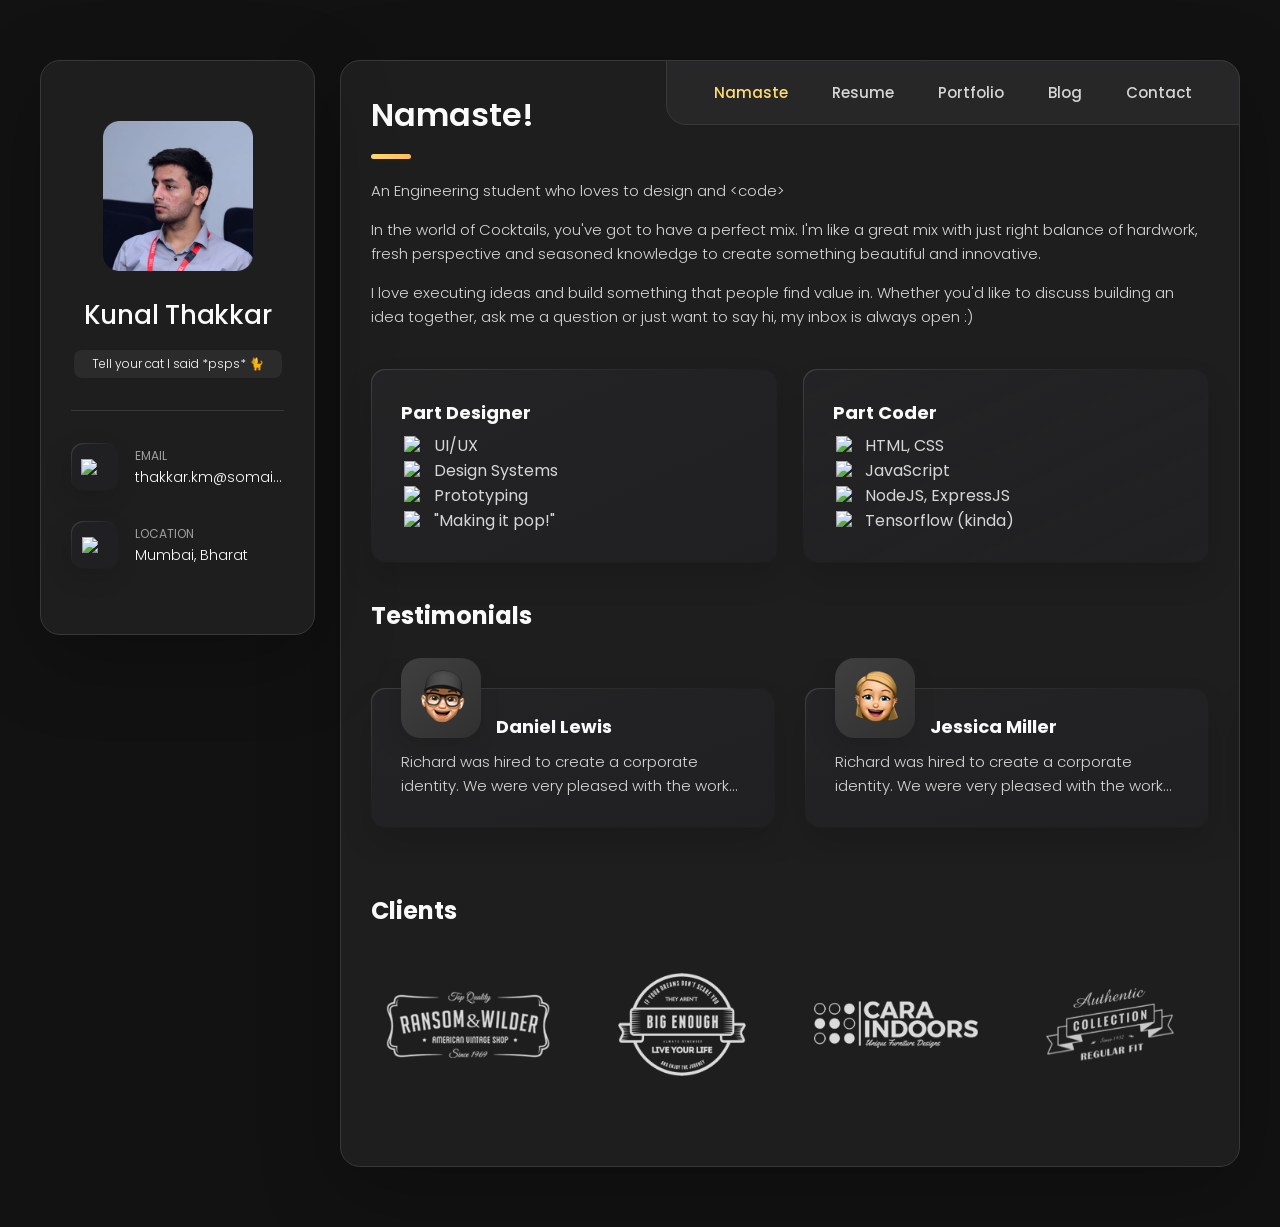
==== commit 5bf918ae: "Add files via upload" ====
--- a/pfolio/index.html
+++ b/pfolio/index.html
@@ -47,7 +47,7 @@
         <div class="info-content">
           <h1 class="name" title="Kunal Thakkar">Kunal Thakkar</h1>
 
-          <p class="title">Tell your cat I said *psps*</p>
+          <p class="title">Tell your cat I said *psps* 🐈</p>
         </div>
 
         <button class="info_more-btn" data-sidebar-btn>
@@ -65,7 +65,7 @@
           <li class="contact-item">
 
             <div class="icon-box">
-              <ion-icon name="mail-outline"></ion-icon>
+              <img src="https://em-content.zobj.net/source/microsoft-teams/363/love-letter_1f48c.png" style="width: 60%;"/>
             </div>
 
             <div class="contact-info">
@@ -107,7 +107,7 @@
           <li class="contact-item">
 
             <div class="icon-box">
-              <ion-icon name="location-outline"></ion-icon>
+              <img src="https://em-content.zobj.net/source/microsoft-teams/363/world-map_1f5fa-fe0f.png" style="width: 55%;"/>
             </div>
 
             <div class="contact-info">
@@ -210,7 +210,7 @@
           </p>
 
           <p>
-            In the world of Cocktails , you've got to have a perfect mix. I'm like a great mix with just right balance of hardwork, fresh perspective and seasoned knowledge to create something beautiful and innovative.
+            In the world of Cocktails, you've got to have a perfect mix. I'm like a great mix with just right balance of hardwork, fresh perspective and seasoned knowledge to create something beautiful and innovative.
           </p>
           <p>
             I love executing ideas and build something that people find value in. Whether you'd like to discuss building an idea together, ask me a question or just want to say hi, my inbox is always open :)
@@ -231,15 +231,22 @@
             <li class="service-item">
 
               <!-- <div class="service-icon-box">
-                <img src="https://raw.githubusercontent.com/Tarikul-Islam-Anik/Animated-Fluent-Emojis/master/Emojis/Smilies/Alien.png" alt="design icon" width="40">
+                <img src="https://raw.githubusercontent.com/Tarikul-Islam-Anik/Animated-Fluent-Emojis/master/Emojis/Smilies/Alien.png" alt="design icon" width="20">
               </div> -->
 
               <div class="service-content-box">
                 <h4 class="h4 service-item-title">Part Designer</h4>
 
                 <ul style="color: #d6d6d6; text-align: left;">
-                  <li style="display: flex;"><img src="https://raw.githubusercontent.com/Tarikul-Islam-Anik/Animated-Fluent-Emojis/master/Emojis/Objects/Mobile%20Phone.png" style="width: 7%;"/> UI/UX</li>
-                  <li style="display: flex;"><img src="https://raw.githubusercontent.com/Tarikul-Islam-Anik/Animated-Fluent-Emojis/master/Emojis/Objects/Desktop%20Computer.png" style="width: 7%;"/>Prototyping</li>
+                  <li style="display: flex;"><img src="https://raw.githubusercontent.com/Tarikul-Islam-Anik/Animated-Fluent-Emojis/master/Emojis/Objects/Mobile%20Phone.png" style="width: 1.6rem; padding: 3px; margin-right: 7px;"/>UI/UX</li>
+
+                  <li style="display: flex;"><img src="https://em-content.zobj.net/source/microsoft-teams/363/yellow-heart_1f49b.png" style="width: 1.6rem; padding: 3px; margin-right: 7px;"/>Design Systems</li>
+
+                  <li style="display: flex;"><img src="https://raw.githubusercontent.com/Tarikul-Islam-Anik/Animated-Fluent-Emojis/master/Emojis/Objects/Desktop%20Computer.png" style="width: 1.6rem; padding: 3px; margin-right: 7px;"/>Prototyping</li>
+
+                  <li style="display: flex;"><img src="https://em-content.zobj.net/thumbs/120/microsoft/319/sparkles_2728.png" style="width: 1.6rem; padding: 3px; margin-right: 7px;"/>"Making it pop!"</li>
+
+                 
                 </ul>
               </div>
 
@@ -247,16 +254,24 @@
 
             <li class="service-item">
 
-              <div class="service-icon-box">
-                <img src="./assets/images/icon-dev.svg" alt="Web development icon" width="40">
-              </div>
+              <!-- <div class="service-icon-box">
+                <img src="https://raw.githubusercontent.com/Tarikul-Islam-Anik/Animated-Fluent-Emojis/master/Emojis/Smilies/Alien.png" alt="design icon" width="20">
+              </div> -->
 
               <div class="service-content-box">
                 <h4 class="h4 service-item-title">Part Coder</h4>
 
-                <p class="service-item-text">
-                  High-quality development of sites at the professional level.
-                </p>
+                <ul style="color: #d6d6d6; text-align: left;">
+                  <li style="display: flex;"><img src="https://em-content.zobj.net/source/microsoft-teams/363/spider-web_1f578-fe0f.png" style="width: 1.6rem; padding: 3px; margin-right: 7px;"/>HTML, CSS</li>
+
+                  <li style="display: flex;"><img src="https://em-content.zobj.net/source/microsoft-teams/363/fire_1f525.png" style="width: 1.6rem; padding: 3px; margin-right: 7px;"/>JavaScript</li>
+
+                  <li style="display: flex;"><img src="https://em-content.zobj.net/source/microsoft-teams/363/hundred-points_1f4af.png" style="width: 1.6rem; padding: 3px; margin-right: 7px;"/>NodeJS, ExpressJS</li>
+
+                  <li style="display: flex;"><img src="https://em-content.zobj.net/source/microsoft-teams/363/purple-heart_1f49c.png" style="width: 1.6rem; padding: 3px; margin-right: 7px;"/>Tensorflow (kinda)</li>
+
+                 
+                </ul>
               </div>
 
             </li>
@@ -516,7 +531,7 @@
 
           <div class="title-wrapper">
             <div class="icon-box">
-              <ion-icon name="book-outline"></ion-icon>
+              <img src="https://em-content.zobj.net/source/microsoft-teams/363/open-book_1f4d6.png" style="width: 60%;margin-top: -3px;"/>
             </div>
 
             <h3 class="h3">Education</h3>
@@ -526,41 +541,36 @@
 
             <li class="timeline-item">
 
-              <h4 class="h4 timeline-item-title">University school of the arts</h4>
-
-              <span>2007 — 2008</span>
+              <h4 class="h4 timeline-item-title">K.J. Somaiya Institute Of Technology</h4>
+
+              <span>2020 — 2024 <br>CGPA 8.42</span>
 
               <p class="timeline-text">
-                Nemo enims ipsam voluptatem, blanditiis praesentium voluptum delenit atque corrupti, quos dolores et
-                quas molestias
-                exceptur.
+                BTech. Electronics and Telecommunication
               </p>
 
             </li>
 
             <li class="timeline-item">
 
-              <h4 class="h4 timeline-item-title">New york academy of art</h4>
-
-              <span>2006 — 2007</span>
+              <h4 class="h4 timeline-item-title">K.J. Somaiya College Of  Science And Commerce</h4>
+
+              <span>2018 — 2020<br>72.92%</span>
 
               <p class="timeline-text">
-                Ratione voluptatem sequi nesciunt, facere quisquams facere menda ossimus, omnis voluptas assumenda est
-                omnis..
+                HSC Science
               </p>
 
             </li>
 
             <li class="timeline-item">
 
-              <h4 class="h4 timeline-item-title">High school of art and design</h4>
-
-              <span>2002 — 2004</span>
+              <h4 class="h4 timeline-item-title">Smt. K.C. Gandhi English School</h4>
+
+              <span>2006 — 2018<br>88%</span>
 
               <p class="timeline-text">
-                Duis aute irure dolor in reprehenderit in voluptate, quila voluptas mag odit aut fugit, sed consequuntur
-                magni dolores
-                eos.
+                School
               </p>
 
             </li>
